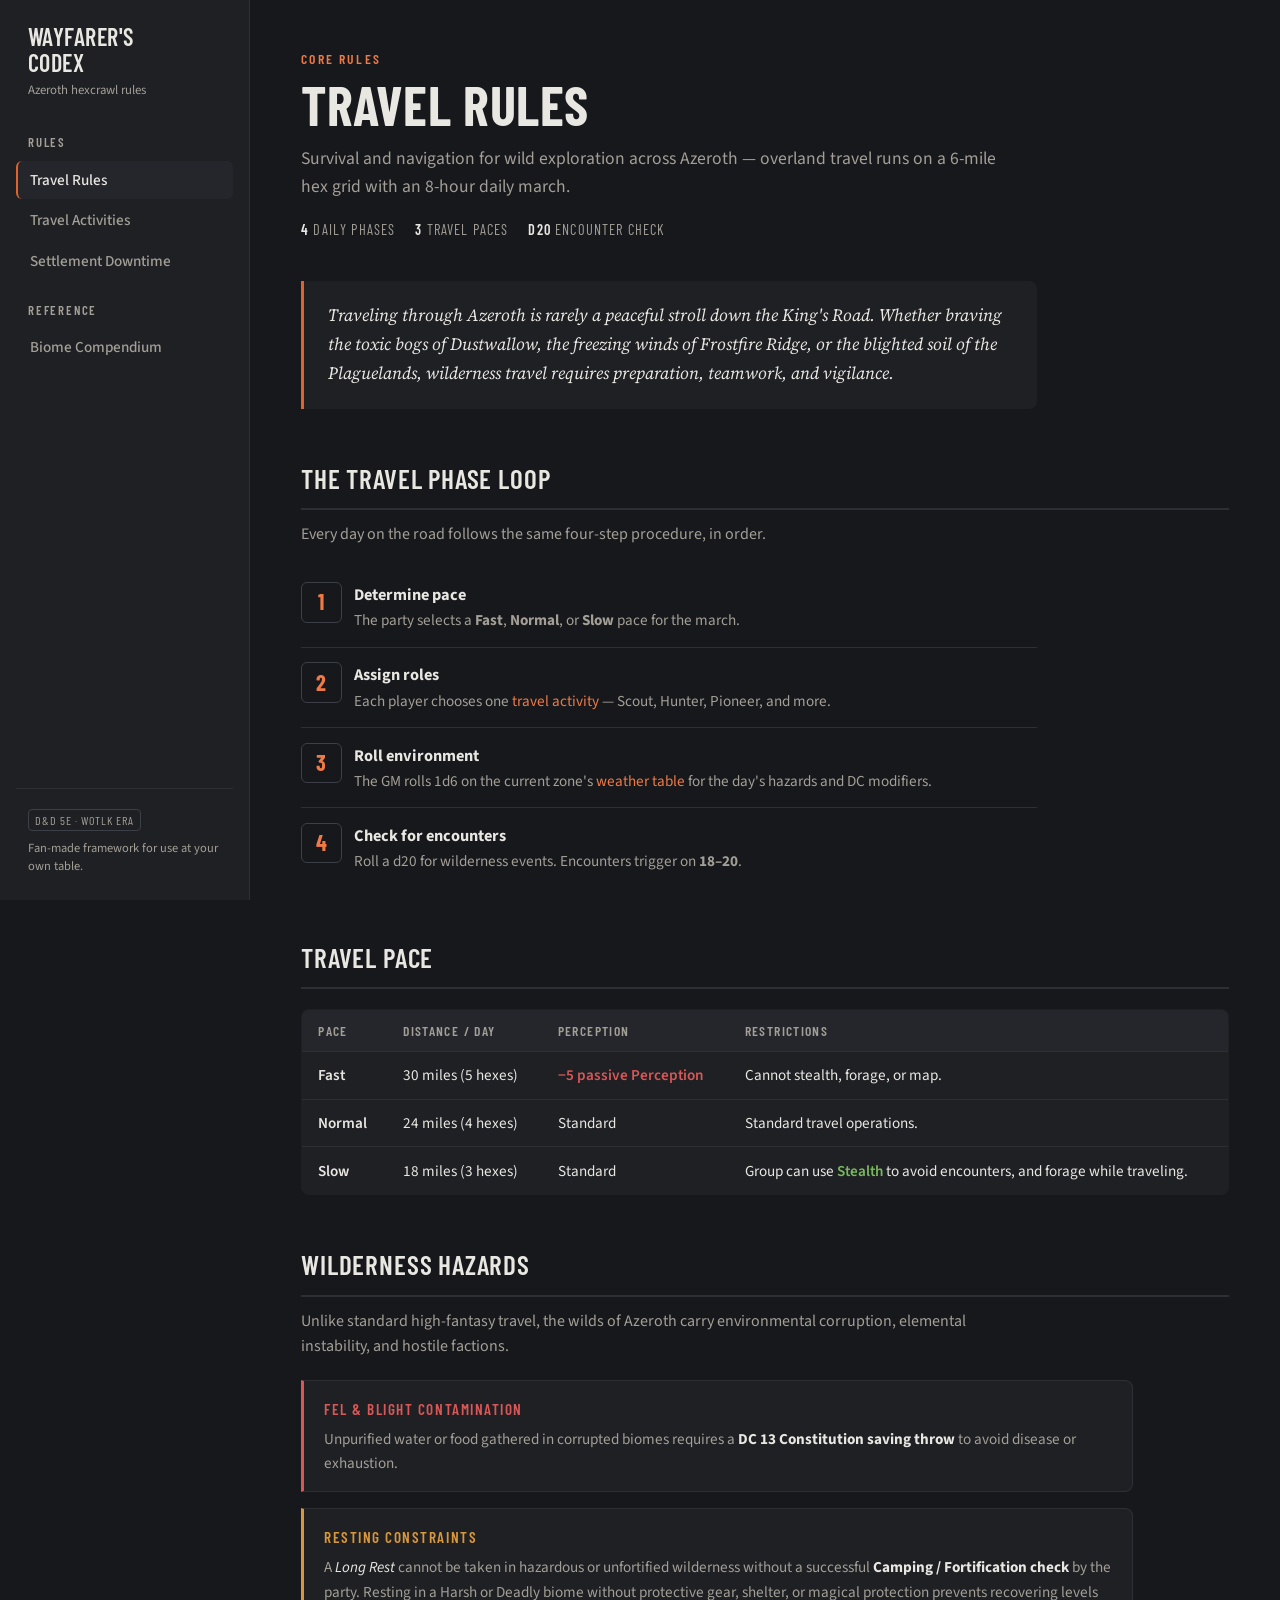
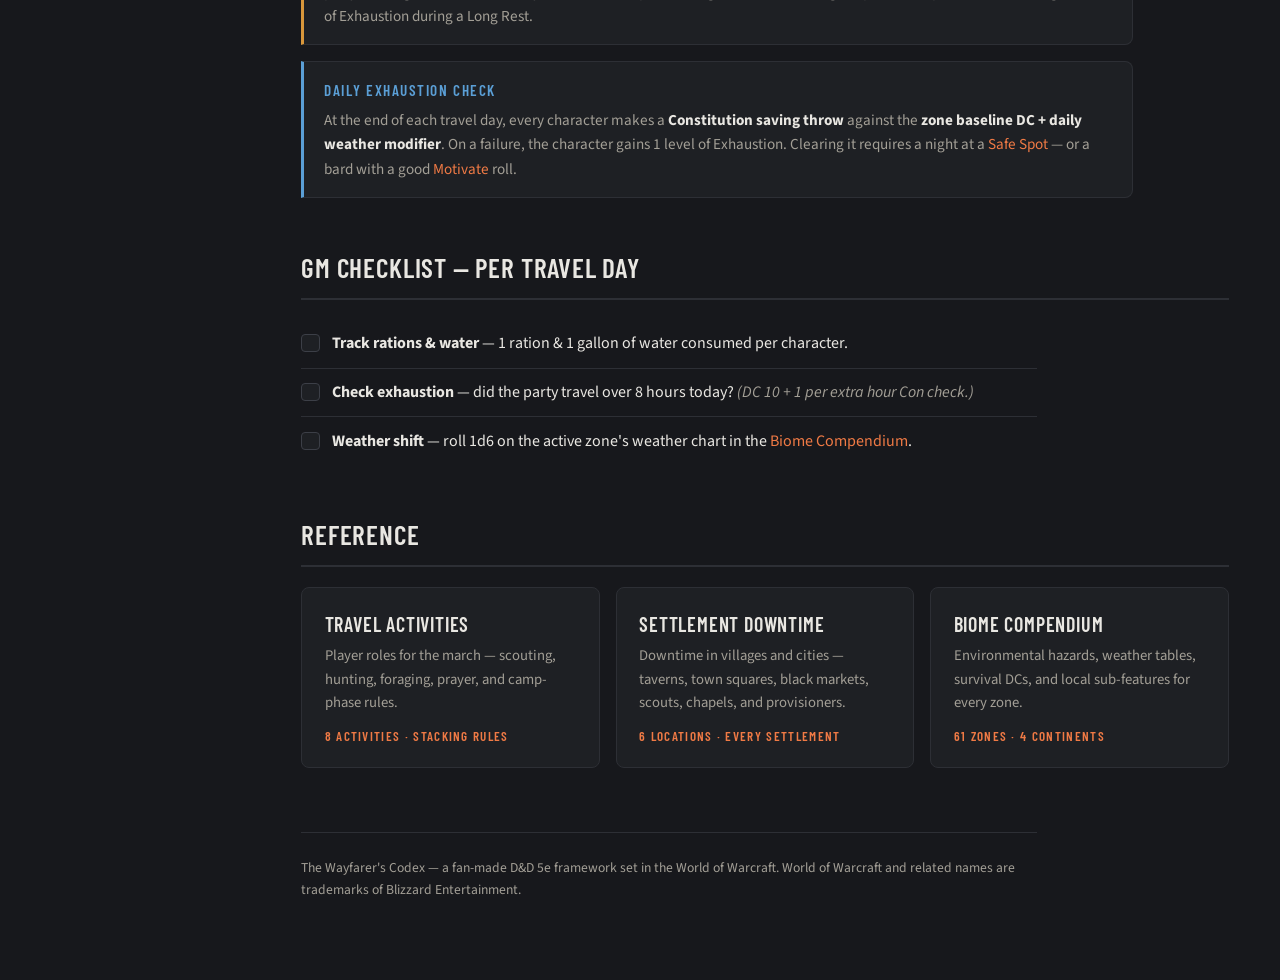
==== index.html @ 63ff12c5 "The Wayfarer's Codex — Warcraft travel rules for D&D 5e Static reference site for a WoW-themed hexcr" ====
<!DOCTYPE html>
<html lang="en">
<head>
<meta charset="utf-8">
<meta name="viewport" content="width=device-width, initial-scale=1">
<title>Travel Rules — The Wayfarer's Codex</title>
<meta name="description" content="Survival and navigation rules for wild exploration across Azeroth — a D&D 5e hexcrawl framework set in the World of Warcraft.">
<link rel="preconnect" href="https://fonts.googleapis.com">
<link rel="preconnect" href="https://fonts.gstatic.com" crossorigin>
<link href="https://fonts.googleapis.com/css2?family=Barlow+Condensed:wght@500;600;700&family=Source+Sans+3:ital,wght@0,400;0,600;1,400&family=Source+Serif+4:ital@0;1&display=swap" rel="stylesheet">
<link rel="stylesheet" href="css/style.css">
<link rel="icon" href="data:image/svg+xml,%3Csvg xmlns='http://www.w3.org/2000/svg' viewBox='0 0 32 32'%3E%3Cpolygon points='16,2 29,9.5 29,22.5 16,30 3,22.5 3,9.5' fill='%23e0622d'/%3E%3Ctext x='16' y='21' font-size='12' font-family='Arial' font-weight='bold' fill='%23fff' text-anchor='middle'%3E20%3C/text%3E%3C/svg%3E">
</head>
<body>
<div class="app">

  <aside class="sidebar">
    <a class="brand" href="index.html">
      <span class="brand-name">Wayfarer's<br>Codex</span>
      <span class="brand-sub">Azeroth hexcrawl rules</span>
    </a>
    <nav aria-label="Main">
      <span class="nav-label">Rules</span>
      <a href="index.html" aria-current="page">Travel Rules</a>
      <a href="activities.html">Travel Activities</a>
      <a href="settlements.html">Settlement Downtime</a>
      <span class="nav-label">Reference</span>
      <a href="biomes.html">Biome Compendium</a>
    </nav>
    <div class="sidebar-foot">
      <span class="tag">D&amp;D 5e · WotLK era</span><br>
      Fan-made framework for use at your own table.
    </div>
  </aside>

  <main class="content">

    <header class="page-head">
      <p class="kicker">Core rules</p>
      <h1>Travel Rules</h1>
      <p class="summary">Survival and navigation for wild exploration across Azeroth —
        overland travel runs on a 6-mile hex grid with an 8-hour daily march.</p>
      <div class="meta-stats">
        <span><strong>4</strong> daily phases</span>
        <span><strong>3</strong> travel paces</span>
        <span><strong>d20</strong> encounter check</span>
      </div>
    </header>

    <blockquote class="read-aloud">
      <p>Traveling through Azeroth is rarely a peaceful stroll down the King's Road.
        Whether braving the toxic bogs of Dustwallow, the freezing winds of Frostfire
        Ridge, or the blighted soil of the Plaguelands, wilderness travel requires
        preparation, teamwork, and vigilance.</p>
    </blockquote>

    <section class="rule-section" aria-labelledby="loop-title">
      <h2 id="loop-title">The Travel Phase Loop</h2>
      <p class="section-note">Every day on the road follows the same four-step procedure, in order.</p>
      <ol class="steps">
        <li>
          <div>
            <strong class="step-name">Determine pace</strong>
            <p>The party selects a <strong>Fast</strong>, <strong>Normal</strong>, or <strong>Slow</strong> pace for the march.</p>
          </div>
        </li>
        <li>
          <div>
            <strong class="step-name">Assign roles</strong>
            <p>Each player chooses one <a href="activities.html">travel activity</a> — Scout, Hunter, Pioneer, and more.</p>
          </div>
        </li>
        <li>
          <div>
            <strong class="step-name">Roll environment</strong>
            <p>The GM rolls 1d6 on the current zone's <a href="biomes.html">weather table</a> for the day's hazards and DC modifiers.</p>
          </div>
        </li>
        <li>
          <div>
            <strong class="step-name">Check for encounters</strong>
            <p>Roll a d20 for wilderness events. Encounters trigger on <strong>18–20</strong>.</p>
          </div>
        </li>
      </ol>
    </section>

    <section class="rule-section" aria-labelledby="pace-title">
      <h2 id="pace-title">Travel Pace</h2>
      <div class="table-scroll">
        <table class="codex">
          <thead>
            <tr><th scope="col">Pace</th><th scope="col">Distance / day</th><th scope="col">Perception</th><th scope="col">Restrictions</th></tr>
          </thead>
          <tbody>
            <tr>
              <td class="key">Fast</td>
              <td>30 miles (5 hexes)</td>
              <td><span class="label-failure">−5 passive Perception</span></td>
              <td>Cannot stealth, forage, or map.</td>
            </tr>
            <tr>
              <td class="key">Normal</td>
              <td>24 miles (4 hexes)</td>
              <td>Standard</td>
              <td>Standard travel operations.</td>
            </tr>
            <tr>
              <td class="key">Slow</td>
              <td>18 miles (3 hexes)</td>
              <td>Standard</td>
              <td>Group can use <span class="label-success">Stealth</span> to avoid encounters, and forage while traveling.</td>
            </tr>
          </tbody>
        </table>
      </div>
    </section>

    <section class="rule-section" aria-labelledby="danger-title">
      <h2 id="danger-title">Wilderness Hazards</h2>
      <p class="section-note">Unlike standard high-fantasy travel, the wilds of Azeroth carry
        environmental corruption, elemental instability, and hostile factions.</p>
      <div class="callout danger">
        <h4>Fel &amp; Blight contamination</h4>
        <p>Unpurified water or food gathered in corrupted biomes requires a
          <strong>DC 13 Constitution saving throw</strong> to avoid disease or exhaustion.</p>
      </div>
      <div class="callout warning">
        <h4>Resting constraints</h4>
        <p>A <em>Long Rest</em> cannot be taken in hazardous or unfortified wilderness without a
          successful <strong>Camping / Fortification check</strong> by the party. Resting in a Harsh or
          Deadly biome without protective gear, shelter, or magical protection prevents recovering
          levels of Exhaustion during a Long Rest.</p>
      </div>
      <div class="callout info">
        <h4>Daily exhaustion check</h4>
        <p>At the end of each travel day, every character makes a <strong>Constitution saving throw</strong>
          against the <strong>zone baseline DC + daily weather modifier</strong>. On a failure, the
          character gains 1 level of Exhaustion. Clearing it requires a night at a
          <a href="settlements.html">Safe Spot</a> — or a bard with a good
          <a href="activities.html#motivate">Motivate</a> roll.</p>
      </div>
    </section>

    <section class="rule-section" aria-labelledby="gm-title">
      <h2 id="gm-title">GM Checklist — Per Travel Day</h2>
      <ul class="checklist">
        <li>
          <input type="checkbox" id="check-rations" aria-labelledby="check-rations-label">
          <span id="check-rations-label"><strong>Track rations &amp; water</strong> — 1 ration &amp; 1 gallon of water consumed per character.</span>
        </li>
        <li>
          <input type="checkbox" id="check-exhaustion" aria-labelledby="check-exhaustion-label">
          <span id="check-exhaustion-label"><strong>Check exhaustion</strong> — did the party travel over 8 hours today? <em>(DC 10 + 1 per extra hour Con check.)</em></span>
        </li>
        <li>
          <input type="checkbox" id="check-weather" aria-labelledby="check-weather-label">
          <span id="check-weather-label"><strong>Weather shift</strong> — roll 1d6 on the active zone's weather chart in the <a href="biomes.html">Biome Compendium</a>.</span>
        </li>
      </ul>
    </section>

    <section class="rule-section" aria-labelledby="gateway-title">
      <h2 id="gateway-title">Reference</h2>
      <div class="gateway-grid">
        <a class="gateway card" href="activities.html">
          <h3>Travel Activities</h3>
          <p>Player roles for the march — scouting, hunting, foraging, prayer, and camp-phase rules.</p>
          <span class="count">8 activities · stacking rules</span>
        </a>
        <a class="gateway card" href="settlements.html">
          <h3>Settlement Downtime</h3>
          <p>Downtime in villages and cities — taverns, town squares, black markets, scouts, chapels, and provisioners.</p>
          <span class="count">6 locations · every settlement</span>
        </a>
        <a class="gateway card" href="biomes.html">
          <h3>Biome Compendium</h3>
          <p>Environmental hazards, weather tables, survival DCs, and local sub-features for every zone.</p>
          <span class="count">61 zones · 4 continents</span>
        </a>
      </div>
    </section>

    <footer class="site-footer">
      The Wayfarer's Codex — a fan-made D&amp;D 5e framework set in the World of Warcraft.
      World of Warcraft and related names are trademarks of Blizzard Entertainment.
    </footer>

  </main>
</div>
</body>
</html>
---- css/style.css ----
/* ============================================================
   The Wayfarer's Codex — modern TTRPG reference design
   App shell: charcoal surfaces, ember accent, sidebar nav.
   Type: Barlow Condensed (display) · Source Sans 3 (body)
         Source Serif 4 (read-aloud / flavor only)
   ============================================================ */

:root {
  --bg: #17181c;
  --surface: #1e2024;
  --surface-2: #24262b;
  --border: #2d2f35;
  --border-strong: #3c3f47;
  --text: #e9e7e2;
  --text-2: #a39f96;
  --ink-dim: #a39f96;
  --accent: #e0622d;
  --accent-strong: #f07a45;
  --accent-soft: rgba(224, 98, 45, 0.12);
  --radius: 8px;
  --mild: #79b95e;
  --harsh: #d9973b;
  --deadly: #d95757;
  --rare: #5b9fd6;
  --epic: #a887d9;
  --poor: #8b8b8b;
  --font-display: "Barlow Condensed", "Arial Narrow", sans-serif;
  --font-body: "Source Sans 3", "Segoe UI", sans-serif;
  --font-serif: "Source Serif 4", Georgia, serif;
}

* { margin: 0; padding: 0; box-sizing: border-box; }

html { scroll-behavior: smooth; }
@media (prefers-reduced-motion: reduce) {
  html { scroll-behavior: auto; }
  *, *::before, *::after {
    animation-duration: 0.01ms !important;
    animation-iteration-count: 1 !important;
    transition-duration: 0.01ms !important;
  }
}

body {
  background: var(--bg);
  color: var(--text);
  font-family: var(--font-body);
  font-size: 1rem;
  line-height: 1.6;
  min-height: 100vh;
}

::selection { background: rgba(224, 98, 45, 0.35); }

a { color: var(--accent-strong); text-decoration: none; }
a:hover { text-decoration: underline; }

:focus-visible {
  outline: 2px solid var(--accent-strong);
  outline-offset: 2px;
  border-radius: 2px;
}

/* ============================================================
   App shell
   ============================================================ */

.app {
  display: grid;
  grid-template-columns: 250px minmax(0, 1fr);
  min-height: 100vh;
}

.sidebar {
  position: sticky;
  top: 0;
  height: 100vh;
  display: flex;
  flex-direction: column;
  border-right: 1px solid var(--border);
  background: var(--surface);
  padding: 1.5rem 1rem;
  overflow-y: auto;
}

.brand {
  display: block;
  padding: 0 0.75rem;
  margin-bottom: 2rem;
  color: var(--text);
}
.brand:hover { text-decoration: none; }
.brand .brand-name {
  font-family: var(--font-display);
  font-weight: 600;
  font-size: 1.5rem;
  letter-spacing: 0.02em;
  text-transform: uppercase;
  line-height: 1.1;
  display: block;
}
.brand .brand-sub {
  display: block;
  font-size: 0.8rem;
  color: var(--text-2);
  margin-top: 0.2rem;
}

.sidebar nav { display: flex; flex-direction: column; gap: 2px; flex: 1; }
.nav-label {
  font-family: var(--font-display);
  font-size: 0.8rem;
  font-weight: 600;
  letter-spacing: 0.14em;
  text-transform: uppercase;
  color: var(--text-2);
  padding: 0 0.75rem;
  margin: 1.1rem 0 0.35rem;
}
.nav-label:first-child { margin-top: 0; }
.sidebar nav a {
  color: var(--text-2);
  font-size: 0.95rem;
  font-weight: 500;
  padding: 0.45rem 0.75rem;
  border-radius: 6px;
  border-left: 2px solid transparent;
}
.sidebar nav a:hover {
  color: var(--text);
  background: var(--surface-2);
  text-decoration: none;
}
.sidebar nav a[aria-current="page"] {
  color: var(--text);
  background: var(--surface-2);
  border-left-color: var(--accent);
}

.sidebar-foot {
  font-size: 0.78rem;
  color: var(--text-2);
  padding: 1.25rem 0.75rem 0;
  border-top: 1px solid var(--border);
  margin-top: 1.25rem;
  line-height: 1.5;
}
.sidebar-foot .tag {
  display: inline-block;
  font-family: var(--font-display);
  font-size: 0.75rem;
  letter-spacing: 0.08em;
  text-transform: uppercase;
  color: var(--text-2);
  border: 1px solid var(--border-strong);
  border-radius: 4px;
  padding: 0.05rem 0.4rem;
  margin-bottom: 0.5rem;
}

main.content {
  padding: 3rem clamp(1.25rem, 4vw, 4rem) 5rem;
  max-width: 70rem;
}

@media (max-width: 900px) {
  .app { grid-template-columns: minmax(0, 1fr); }
  .sidebar {
    position: static;
    height: auto;
    flex-direction: column;
    padding: 1rem 1.25rem;
    border-right: none;
    border-bottom: 1px solid var(--border);
  }
  .brand { margin-bottom: 0.75rem; padding: 0; }
  .sidebar nav {
    flex-direction: row;
    flex-wrap: wrap;
    gap: 0.35rem;
    align-items: center;
  }
  .nav-label { display: none; }
  .sidebar nav a { border: 1px solid var(--border); border-left-width: 1px; }
  .sidebar nav a[aria-current="page"] {
    border-color: var(--accent);
    border-left-color: var(--accent);
  }
  .sidebar-foot { display: none; }
  main.content { padding-top: 2rem; }
}

/* ============================================================
   Page header & sections
   ============================================================ */

.page-head { margin-bottom: 2.5rem; }
.kicker {
  font-family: var(--font-display);
  font-weight: 600;
  font-size: 0.85rem;
  letter-spacing: 0.16em;
  text-transform: uppercase;
  color: var(--accent-strong);
  margin-bottom: 0.4rem;
}
.page-head h1 {
  font-family: var(--font-display);
  font-weight: 700;
  font-size: clamp(2.4rem, 5vw, 3.4rem);
  line-height: 1.05;
  letter-spacing: 0.01em;
  text-transform: uppercase;
}
.page-head .summary {
  font-size: 1.1rem;
  color: var(--text-2);
  max-width: 44rem;
  margin-top: 0.75rem;
}
.page-head .meta-stats {
  display: flex;
  flex-wrap: wrap;
  gap: 0.4rem 1.25rem;
  margin-top: 1rem;
  font-family: var(--font-display);
  font-size: 0.9rem;
  letter-spacing: 0.08em;
  text-transform: uppercase;
  color: var(--text-2);
}
.page-head .meta-stats strong { color: var(--text); font-weight: 600; }

section.rule-section { margin: 3rem 0; }
section.rule-section > h2 {
  font-family: var(--font-display);
  font-weight: 600;
  font-size: 1.7rem;
  letter-spacing: 0.03em;
  text-transform: uppercase;
  padding-bottom: 0.5rem;
  border-bottom: 2px solid var(--border);
  margin-bottom: 1.25rem;
}
section.rule-section > .section-note {
  color: var(--text-2);
  max-width: 44rem;
  margin: -0.5rem 0 1.25rem;
}

h3.sub-head {
  font-family: var(--font-display);
  font-weight: 600;
  font-size: 1.2rem;
  letter-spacing: 0.05em;
  text-transform: uppercase;
  color: var(--text);
  margin: 1.5rem 0 0.6rem;
}

/* ---------- Read-aloud (adventure-book flavor text) ---------- */

.read-aloud {
  font-family: var(--font-serif);
  font-style: italic;
  font-size: 1.08rem;
  line-height: 1.7;
  color: var(--text);
  background: var(--surface);
  border-left: 3px solid var(--accent);
  border-radius: 0 var(--radius) var(--radius) 0;
  padding: 1.25rem 1.5rem;
  max-width: 46rem;
}
.read-aloud p + p { margin-top: 0.75rem; }

/* ---------- Cards ---------- */

.card {
  background: var(--surface);
  border: 1px solid var(--border);
  border-radius: var(--radius);
  padding: 1.25rem 1.4rem;
}
.card:hover { border-color: var(--border-strong); }

.card-grid {
  display: grid;
  grid-template-columns: repeat(auto-fill, minmax(min(300px, 100%), 1fr));
  gap: 1rem;
  align-items: stretch;
}

/* ---------- Ordered procedure steps ---------- */

.steps { list-style: none; counter-reset: step; max-width: 46rem; }
.steps li {
  counter-increment: step;
  display: grid;
  grid-template-columns: 2.4rem 1fr;
  gap: 0.9rem;
  padding: 0.9rem 0;
  border-bottom: 1px solid var(--border);
}
.steps li:last-child { border-bottom: none; }
.steps li::before {
  content: counter(step);
  font-family: var(--font-display);
  font-weight: 700;
  font-size: 1.4rem;
  color: var(--accent-strong);
  border: 1px solid var(--border-strong);
  border-radius: 6px;
  width: 2.4rem;
  height: 2.4rem;
  display: flex;
  align-items: center;
  justify-content: center;
}
.steps li strong.step-name { display: block; color: var(--text); font-size: 1.02rem; }
.steps li p { color: var(--text-2); font-size: 0.95rem; }

/* ---------- Tables ---------- */

.table-scroll { overflow-x: auto; }
table.codex {
  width: 100%;
  border-collapse: collapse;
  font-size: 0.95rem;
  background: var(--surface);
  border: 1px solid var(--border);
  border-radius: var(--radius);
  overflow: hidden;
}
table.codex th {
  font-family: var(--font-display);
  font-weight: 600;
  font-size: 0.85rem;
  letter-spacing: 0.1em;
  text-transform: uppercase;
  text-align: left;
  color: var(--text-2);
  background: var(--surface-2);
  padding: 0.6rem 1rem;
  white-space: nowrap;
  border-bottom: 1px solid var(--border);
}
table.codex td {
  padding: 0.7rem 1rem;
  border-bottom: 1px solid var(--border);
  vertical-align: top;
}
table.codex tbody tr:last-child td { border-bottom: none; }
table.codex td.key { font-weight: 600; color: var(--text); white-space: nowrap; }

/* ---------- Chips, tags, stats ---------- */

.badge {
  display: inline-block;
  font-size: 0.82rem;
  font-weight: 600;
  padding: 0.08rem 0.5rem;
  border-radius: 5px;
  border: 1px solid var(--border-strong);
  color: var(--text-2);
  background: var(--surface-2);
  white-space: nowrap;
}
.badge.skill { color: var(--rare); border-color: rgba(91, 159, 214, 0.35); background: rgba(91, 159, 214, 0.08); }
.badge.gold { color: var(--harsh); border-color: rgba(217, 151, 59, 0.35); background: rgba(217, 151, 59, 0.08); }
.badge.mild { color: var(--mild); border-color: rgba(121, 185, 94, 0.35); background: rgba(121, 185, 94, 0.08); }
.badge.harsh { color: var(--harsh); border-color: rgba(217, 151, 59, 0.35); background: rgba(217, 151, 59, 0.08); }
.badge.deadly { color: var(--deadly); border-color: rgba(217, 87, 87, 0.35); background: rgba(217, 87, 87, 0.08); }

.dc-stat {
  font-family: var(--font-display);
  font-weight: 700;
  font-size: 1.05rem;
  letter-spacing: 0.03em;
  color: var(--text);
  white-space: nowrap;
}
.dc-stat .dc-label {
  font-size: 0.75rem;
  font-weight: 600;
  letter-spacing: 0.12em;
  color: var(--text-2);
  margin-right: 0.25rem;
}

.label-success { color: var(--mild); font-weight: 600; }
.label-failure { color: var(--deadly); font-weight: 600; }
.label-nat { color: var(--harsh); font-weight: 600; }

/* ---------- Admonitions ---------- */

.callout {
  border: 1px solid var(--border);
  border-left-width: 3px;
  border-radius: 0 var(--radius) var(--radius) 0;
  background: var(--surface);
  padding: 1rem 1.25rem;
  margin: 1rem 0;
  max-width: 52rem;
}
.callout h4 {
  font-family: var(--font-display);
  font-weight: 600;
  font-size: 0.95rem;
  letter-spacing: 0.1em;
  text-transform: uppercase;
  margin-bottom: 0.35rem;
}
.callout.danger { border-left-color: var(--deadly); }
.callout.danger h4 { color: var(--deadly); }
.callout.warning { border-left-color: var(--harsh); }
.callout.warning h4 { color: var(--harsh); }
.callout.info { border-left-color: var(--rare); }
.callout.info h4 { color: var(--rare); }
.callout p, .callout li { font-size: 0.95rem; color: var(--text-2); }
.callout strong, .callout em { color: var(--text); }
.callout ul { margin: 0.4rem 0 0 1.2rem; }
.callout li + li { margin-top: 0.3rem; }

/* ---------- Buttons ---------- */

.btn-wow {
  font-family: var(--font-display);
  font-weight: 600;
  font-size: 0.95rem;
  letter-spacing: 0.08em;
  text-transform: uppercase;
  color: #fff;
  background: var(--accent);
  border: none;
  border-radius: 6px;
  padding: 0.55rem 1.1rem;
  cursor: pointer;
  transition: background 0.15s ease;
}
.btn-wow:hover { background: var(--accent-strong); }
.btn-wow:active { transform: translateY(1px); }
.btn-wow:disabled { opacity: 0.6; cursor: default; }

/* ---------- GM checklist ---------- */

.checklist { list-style: none; max-width: 46rem; }
.checklist li {
  display: flex;
  align-items: flex-start;
  gap: 0.75rem;
  padding: 0.7rem 0;
  border-bottom: 1px solid var(--border);
}
.checklist li:last-child { border-bottom: none; }
.checklist input[type="checkbox"] {
  appearance: none;
  flex: none;
  width: 1.15rem;
  height: 1.15rem;
  margin-top: 0.2rem;
  border: 1.5px solid var(--border-strong);
  border-radius: 4px;
  background: var(--surface);
  cursor: pointer;
  display: grid;
  place-content: center;
}
.checklist input[type="checkbox"]::before {
  content: "";
  width: 0.6rem;
  height: 0.6rem;
  border-radius: 2px;
  background: var(--accent);
  transform: scale(0);
  transition: transform 0.1s ease;
}
.checklist input[type="checkbox"]:checked::before { transform: scale(1); }
.checklist input[type="checkbox"]:checked + span { color: var(--text-2); }
.checklist strong { color: var(--text); }
.checklist span em { color: var(--text-2); }

/* ============================================================
   Activities
   ============================================================ */

.activity-grid {
  display: grid;
  grid-template-columns: repeat(auto-fill, minmax(min(330px, 100%), 1fr));
  gap: 1rem;
  align-items: stretch;
}
.activity { display: flex; flex-direction: column; gap: 0.6rem; }
.activity h3 {
  font-family: var(--font-display);
  font-weight: 600;
  font-size: 1.35rem;
  letter-spacing: 0.04em;
  text-transform: uppercase;
}
.activity .goal {
  font-family: var(--font-serif);
  font-style: italic;
  color: var(--text-2);
  font-size: 0.98rem;
}
.activity .checks { display: flex; flex-wrap: wrap; gap: 0.35rem; align-items: center; font-size: 0.85rem; color: var(--text-2); }
.activity .mech { list-style: none; font-size: 0.93rem; margin-top: 0.2rem; }
.activity .mech li { padding: 0.4rem 0; border-top: 1px solid var(--border); color: var(--text-2); }
.activity .mech li strong { color: var(--text); }

/* roll-tier tables (rulebook style) */
.tier-table { width: 100%; border-collapse: collapse; font-size: 0.92rem; margin-top: 0.2rem; }
.tier-table td { padding: 0.45rem 0; border-top: 1px solid var(--border); vertical-align: top; color: var(--text-2); }
.tier-table td strong { color: var(--text); }
.tier-table td.range {
  font-family: var(--font-display);
  font-weight: 700;
  font-size: 1rem;
  white-space: nowrap;
  width: 4.2rem;
  padding-right: 0.75rem;
}
tr.t-poor td.range { color: var(--poor); }
tr.t-uncommon td.range { color: var(--mild); }
tr.t-rare td.range { color: var(--rare); }
tr.t-epic td.range { color: var(--epic); }
tr.t-legendary td.range { color: var(--harsh); }

/* ============================================================
   Settlements
   ============================================================ */

.settlement-grid {
  display: grid;
  grid-template-columns: repeat(auto-fill, minmax(min(400px, 100%), 1fr));
  gap: 1rem;
  align-items: stretch;
}
.settlement { display: flex; flex-direction: column; }
.settlement header {
  display: flex;
  align-items: center;
  gap: 0.6rem;
  margin-bottom: 0.15rem;
}
.settlement .loc-dot {
  flex: none;
  width: 0.7rem;
  height: 0.7rem;
  border-radius: 50%;
  background: var(--accent, var(--text-2));
}
.settlement h3 {
  font-family: var(--font-display);
  font-weight: 600;
  font-size: 1.35rem;
  letter-spacing: 0.04em;
  text-transform: uppercase;
}
.settlement .tagline {
  font-family: var(--font-serif);
  font-style: italic;
  color: var(--text-2);
  font-size: 0.95rem;
  margin-bottom: 0.5rem;
}
.settlement .mechanic-line {
  font-size: 0.88rem;
  color: var(--text-2);
  background: var(--surface-2);
  border: 1px solid var(--border);
  border-radius: 6px;
  padding: 0.4rem 0.7rem;
  margin-bottom: 0.5rem;
}
.settlement .mechanic-line strong { color: var(--text); }
.option { border-top: 1px solid var(--border); padding: 0.75rem 0 0.5rem; }
.option:first-of-type { border-top: none; }
.option .option-title {
  font-size: 1rem;
  font-weight: 600;
  color: var(--text);
  display: flex;
  align-items: baseline;
  justify-content: space-between;
  gap: 0.6rem;
  flex-wrap: wrap;
}
.option .cost {
  font-family: var(--font-display);
  font-weight: 600;
  font-size: 0.82rem;
  letter-spacing: 0.06em;
  text-transform: uppercase;
  color: var(--harsh);
  white-space: nowrap;
}
.option .check { margin: 0.35rem 0; display: flex; flex-wrap: wrap; gap: 0.35rem; align-items: center; font-size: 0.85rem; color: var(--text-2); }
.option .outcome { font-size: 0.93rem; color: var(--text-2); }
.option .outcome strong, .option .outcome em { color: var(--text); }
.stack-note { font-size: 0.85rem; color: var(--text-2); margin-top: 0.6rem; }

/* ---------- Definition rows (DC ladders, reputation) ---------- */

.def-rows { font-size: 0.93rem; }
.def-row {
  display: grid;
  grid-template-columns: 4rem 1fr;
  gap: 0.75rem;
  padding: 0.45rem 0;
  border-top: 1px solid var(--border);
  color: var(--text-2);
}
.def-row:first-child { border-top: none; }
.def-row strong { color: var(--text); }
.def-row .def-key {
  font-family: var(--font-display);
  font-weight: 700;
  font-size: 1rem;
  white-space: nowrap;
}
.def-row.mild .def-key { color: var(--mild); }
.def-row.harsh .def-key { color: var(--harsh); }
.def-row.deadly .def-key { color: var(--deadly); }
.def-row.rare .def-key { color: var(--rare); }
.def-row.epic .def-key { color: var(--epic); }
.def-row.neutral .def-key { color: var(--text-2); }

.primer-grid {
  display: grid;
  grid-template-columns: repeat(auto-fit, minmax(min(280px, 100%), 1fr));
  gap: 1rem;
  align-items: stretch;
}
.primer-grid h3 {
  font-family: var(--font-display);
  font-weight: 600;
  font-size: 1.1rem;
  letter-spacing: 0.06em;
  text-transform: uppercase;
  margin-bottom: 0.5rem;
}
.primer-grid p { font-size: 0.93rem; color: var(--text-2); }
.primer-grid p strong, .primer-grid li strong { color: var(--text); }
.primer-grid ol { margin-left: 1.2rem; font-size: 0.93rem; color: var(--text-2); }
.primer-grid li + li { margin-top: 0.35rem; }

/* ============================================================
   Biome compendium
   ============================================================ */

.filter-bar {
  display: flex;
  flex-wrap: wrap;
  gap: 0.6rem;
  align-items: center;
  margin: 0 0 0.75rem;
}
.filter-bar input[type="search"] {
  flex: 1 1 240px;
  font-family: var(--font-body);
  font-size: 0.95rem;
  color: var(--text);
  background: var(--surface);
  border: 1px solid var(--border);
  border-radius: 6px;
  padding: 0.55rem 0.9rem;
}
.filter-bar input[type="search"]::placeholder { color: var(--text-2); }
.filter-bar input[type="search"]:focus { border-color: var(--accent); outline: none; }

.chip-row { display: flex; flex-wrap: wrap; gap: 0.35rem; }
.chip {
  font-family: var(--font-display);
  font-weight: 600;
  font-size: 0.85rem;
  letter-spacing: 0.07em;
  text-transform: uppercase;
  color: var(--text-2);
  background: var(--surface);
  border: 1px solid var(--border);
  border-radius: 6px;
  padding: 0.35rem 0.75rem;
  cursor: pointer;
  transition: border-color 0.15s, color 0.15s, background 0.15s;
}
.chip:hover { border-color: var(--border-strong); color: var(--text); }
.chip[aria-pressed="true"] {
  border-color: var(--accent);
  color: var(--text);
  background: var(--accent-soft);
}
.chip.mild[aria-pressed="true"] { border-color: var(--mild); background: rgba(121, 185, 94, 0.1); }
.chip.harsh[aria-pressed="true"] { border-color: var(--harsh); background: rgba(217, 151, 59, 0.1); }
.chip.deadly[aria-pressed="true"] { border-color: var(--deadly); background: rgba(217, 87, 87, 0.1); }

.result-count {
  font-size: 0.88rem;
  color: var(--text-2);
  margin: 0.4rem 0 1.25rem;
}

.zone-grid {
  display: grid;
  grid-template-columns: repeat(auto-fill, minmax(min(340px, 100%), 1fr));
  gap: 1rem;
  align-items: start;
}

details.zone {
  background: var(--surface);
  border: 1px solid var(--border);
  border-left-width: 3px;
  border-radius: var(--radius);
  overflow: hidden;
}
details.zone.mild { border-left-color: var(--mild); }
details.zone.harsh { border-left-color: var(--harsh); }
details.zone.deadly { border-left-color: var(--deadly); }
details.zone:hover { border-top-color: var(--border-strong); border-right-color: var(--border-strong); border-bottom-color: var(--border-strong); }

details.zone > summary {
  list-style: none;
  cursor: pointer;
  padding: 1.05rem 1.25rem;
  position: relative;
}
details.zone > summary::-webkit-details-marker { display: none; }
details.zone > summary::after {
  content: "";
  position: absolute;
  right: 1.15rem;
  top: 1.35rem;
  width: 0.55rem;
  height: 0.55rem;
  border-right: 2px solid var(--text-2);
  border-bottom: 2px solid var(--text-2);
  transform: rotate(45deg);
  transition: transform 0.15s;
}
details.zone[open] > summary::after { transform: rotate(225deg); top: 1.55rem; }

.zone-head-row {
  display: flex;
  align-items: baseline;
  justify-content: space-between;
  gap: 0.75rem;
  padding-right: 1.4rem;
}
.zone h3 {
  font-family: var(--font-display);
  font-weight: 600;
  font-size: 1.3rem;
  letter-spacing: 0.03em;
  text-transform: uppercase;
  color: var(--text);
}
.zone .dc-plaque {
  font-family: var(--font-display);
  font-weight: 700;
  font-size: 0.95rem;
  letter-spacing: 0.04em;
  color: var(--text);
  background: var(--surface-2);
  border: 1px solid var(--border-strong);
  border-radius: 5px;
  padding: 0.05rem 0.5rem;
  white-space: nowrap;
}
.zone .tagline {
  font-family: var(--font-serif);
  font-style: italic;
  color: var(--text-2);
  font-size: 0.93rem;
  margin-top: 0.15rem;
}
.zone .meta-row {
  display: flex;
  flex-wrap: wrap;
  gap: 0.4rem;
  align-items: center;
  margin-top: 0.6rem;
}
.zone .meta-row .badge { white-space: normal; }
.zone .meta-row .continent {
  font-family: var(--font-display);
  font-weight: 600;
  font-size: 0.8rem;
  letter-spacing: 0.1em;
  text-transform: uppercase;
  color: var(--text-2);
}

.zone-body {
  border-top: 1px solid var(--border);
  padding: 1.1rem 1.25rem 1.25rem;
}
.zone-body h4 {
  font-family: var(--font-display);
  font-weight: 600;
  font-size: 0.85rem;
  letter-spacing: 0.12em;
  text-transform: uppercase;
  color: var(--text-2);
  margin: 1.1rem 0 0.45rem;
}
.zone-body h4:first-child { margin-top: 0; }
.zone-body .callout { padding: 0.75rem 1rem; margin: 0 0 0.75rem; }
.subfeatures { list-style: none; font-size: 0.92rem; }
.subfeatures li { padding: 0.35rem 0; border-top: 1px solid var(--border); color: var(--text-2); }
.subfeatures li:first-child { border-top: none; }
.subfeatures .sub-name { color: var(--text); font-weight: 600; font-style: normal; }

.weather-table { font-size: 0.9rem; border: none; background: transparent; }
.weather-table th { background: transparent; padding-left: 0; }
.weather-table td { padding-left: 0; color: var(--text-2); }
.weather-table td:first-child {
  font-family: var(--font-display);
  font-weight: 700;
  font-size: 1rem;
  color: var(--text);
  white-space: nowrap;
  width: 3rem;
}
.weather-table .w-name { color: var(--text); font-weight: 600; }
.weather-table .w-mod { font-weight: 600; white-space: nowrap; }
.weather-table tr.rolled { background: var(--accent-soft); box-shadow: inset 3px 0 0 var(--accent); }
.weather-table tr.rolled td { color: var(--text); }

.roll-row {
  display: flex;
  align-items: center;
  gap: 0.9rem;
  margin-top: 1rem;
  flex-wrap: wrap;
}
.die {
  font-family: var(--font-display);
  font-weight: 700;
  font-size: 1.35rem;
  color: var(--text);
  width: 2.5rem;
  height: 2.5rem;
  display: none;
  align-items: center;
  justify-content: center;
  border: 1px solid var(--border-strong);
  border-radius: 8px;
  background: var(--surface-2);
}
.die.visible { display: flex; }
@media (prefers-reduced-motion: no-preference) {
  .die.rolling { animation: shake 0.12s linear infinite; }
  @keyframes shake {
    0% { transform: rotate(-5deg); }
    50% { transform: rotate(5deg); }
    100% { transform: rotate(-5deg); }
  }
}
.roll-result { font-size: 0.95rem; color: var(--text-2); }
.roll-result strong { color: var(--text); }
.roll-result .dc-final { color: var(--accent-strong); font-weight: 700; }

/* ---------- Gateway link cards ---------- */

.gateway-grid {
  display: grid;
  grid-template-columns: repeat(auto-fit, minmax(min(240px, 100%), 1fr));
  gap: 1rem;
}
a.gateway {
  display: block;
  color: inherit;
  transition: border-color 0.15s;
}
a.gateway:hover { text-decoration: none; border-color: var(--accent); }
a.gateway h3 {
  font-family: var(--font-display);
  font-weight: 600;
  font-size: 1.25rem;
  letter-spacing: 0.04em;
  text-transform: uppercase;
  color: var(--text);
  margin-bottom: 0.25rem;
}
a.gateway p { font-size: 0.92rem; color: var(--text-2); }
a.gateway .count {
  display: block;
  margin-top: 0.7rem;
  font-family: var(--font-display);
  font-weight: 600;
  font-size: 0.82rem;
  letter-spacing: 0.1em;
  text-transform: uppercase;
  color: var(--accent-strong);
}

/* ---------- Footer ---------- */

footer.site-footer {
  margin-top: 4rem;
  padding-top: 1.5rem;
  border-top: 1px solid var(--border);
  font-size: 0.85rem;
  color: var(--text-2);
  max-width: 46rem;
}
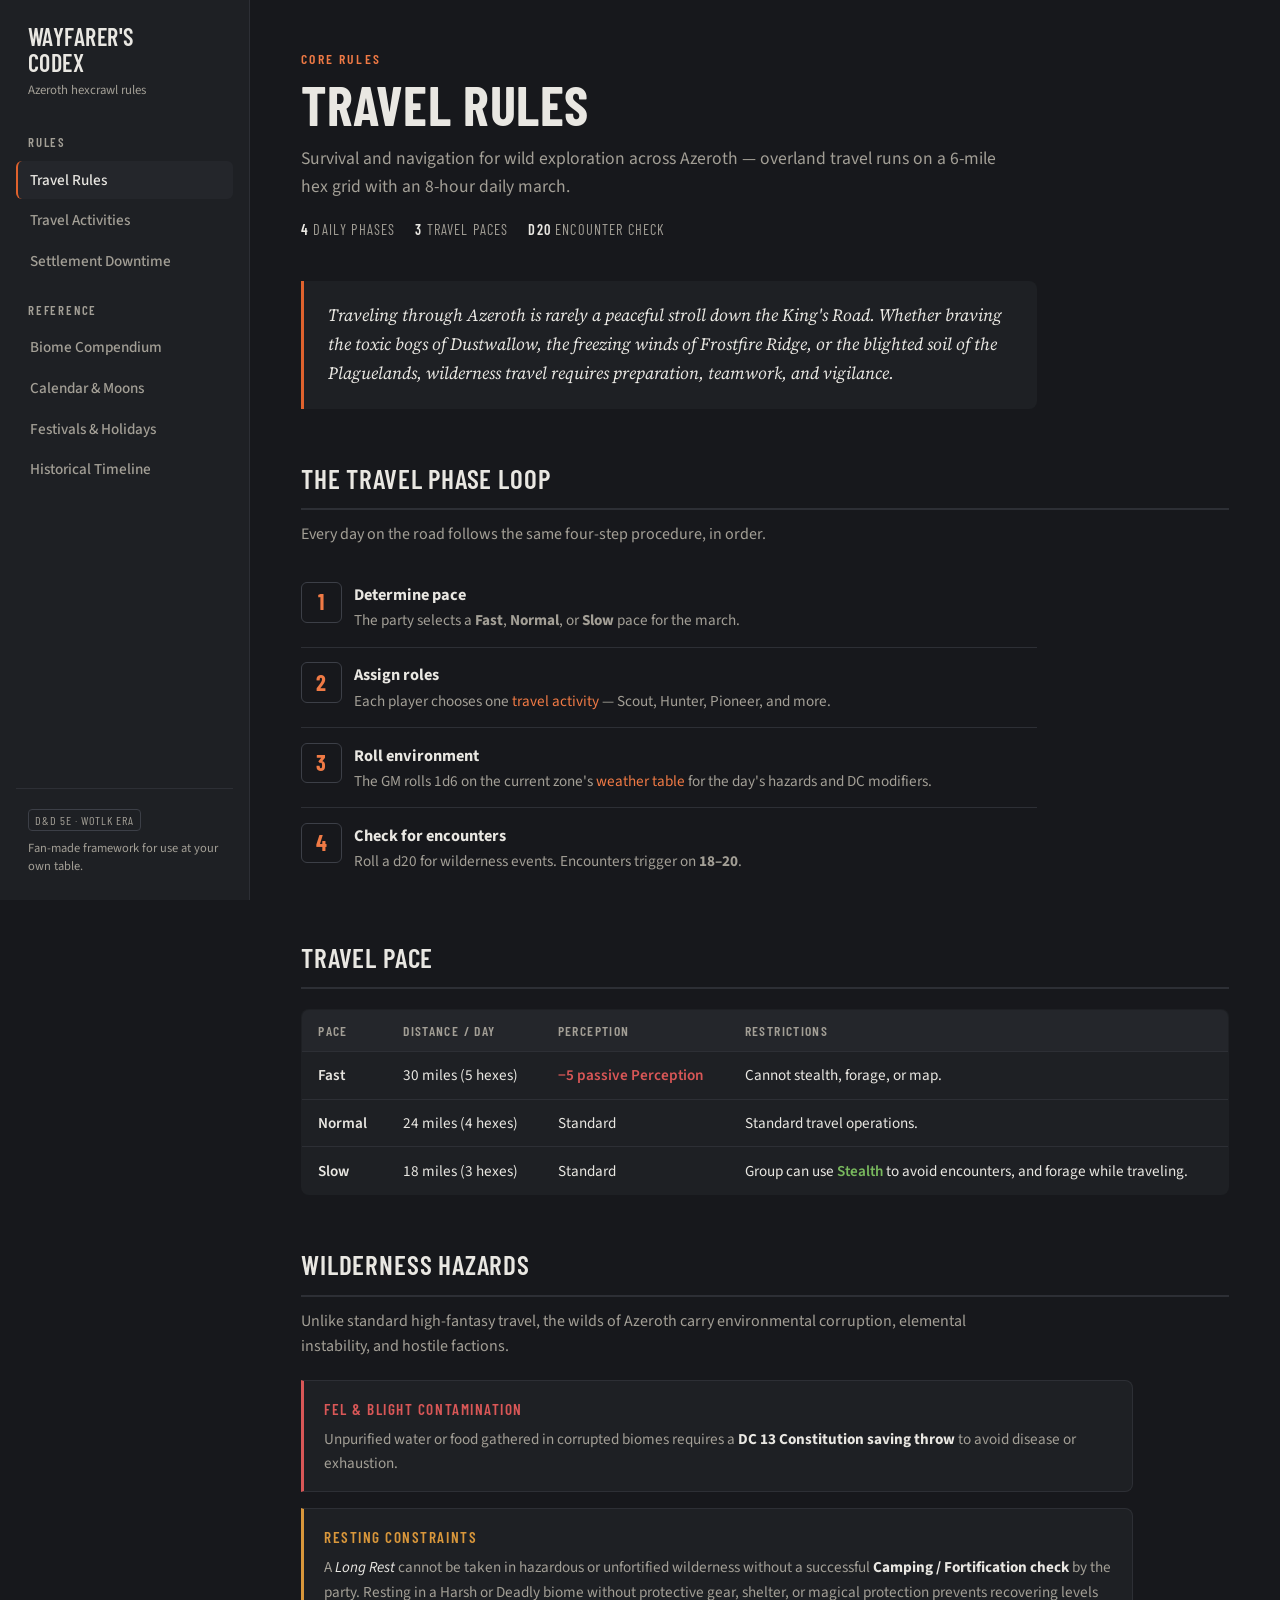
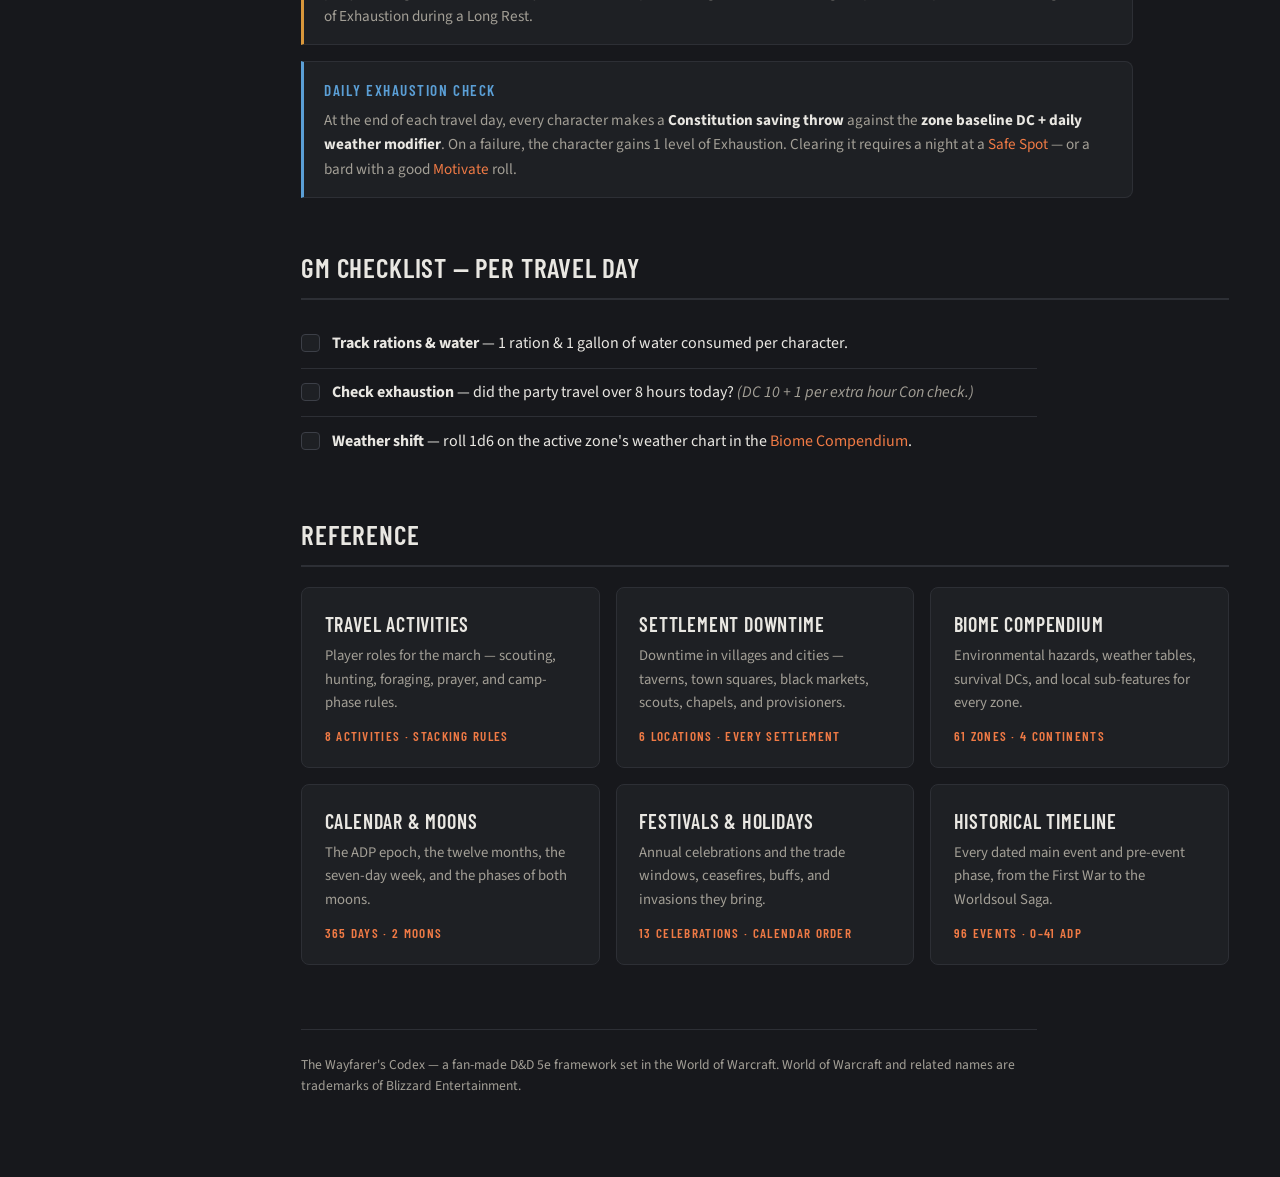
==== commit 2d3030e5: "Add calendar, holidays, and historical timeline pages Brings the campaign's Calendar Timeline.md int" ====
--- a/index.html
+++ b/index.html
@@ -26,6 +26,9 @@
       <a href="settlements.html">Settlement Downtime</a>
       <span class="nav-label">Reference</span>
       <a href="biomes.html">Biome Compendium</a>
+      <a href="calendar.html">Calendar &amp; Moons</a>
+      <a href="holidays.html">Festivals &amp; Holidays</a>
+      <a href="timeline.html">Historical Timeline</a>
     </nav>
     <div class="sidebar-foot">
       <span class="tag">D&amp;D 5e · WotLK era</span><br>
@@ -178,6 +181,21 @@
           <p>Environmental hazards, weather tables, survival DCs, and local sub-features for every zone.</p>
           <span class="count">61 zones · 4 continents</span>
         </a>
+        <a class="gateway card" href="calendar.html">
+          <h3>Calendar &amp; Moons</h3>
+          <p>The ADP epoch, the twelve months, the seven-day week, and the phases of both moons.</p>
+          <span class="count">365 days · 2 moons</span>
+        </a>
+        <a class="gateway card" href="holidays.html">
+          <h3>Festivals &amp; Holidays</h3>
+          <p>Annual celebrations and the trade windows, ceasefires, buffs, and invasions they bring.</p>
+          <span class="count">13 celebrations · calendar order</span>
+        </a>
+        <a class="gateway card" href="timeline.html">
+          <h3>Historical Timeline</h3>
+          <p>Every dated main event and pre-event phase, from the First War to the Worldsoul Saga.</p>
+          <span class="count">96 events · 0–41 ADP</span>
+        </a>
       </div>
     </section>
 
--- a/css/style.css
+++ b/css/style.css
@@ -862,6 +862,261 @@
 .roll-result strong { color: var(--text); }
 .roll-result .dc-final { color: var(--accent-strong); font-weight: 700; }
 
+/* ============================================================
+   Calendar & moons
+   ============================================================ */
+
+.month-table td.month-idx,
+.week-table td.day-idx {
+  font-family: var(--font-display);
+  font-weight: 700;
+  font-size: 1rem;
+  color: var(--accent-strong);
+  width: 3rem;
+  white-space: nowrap;
+}
+.month-table td.days {
+  font-family: var(--font-display);
+  font-weight: 700;
+  font-size: 1rem;
+  color: var(--text);
+  white-space: nowrap;
+}
+.month-table td.range,
+.week-table td.assoc { color: var(--text-2); white-space: nowrap; }
+
+.moon-grid {
+  display: grid;
+  grid-template-columns: repeat(auto-fit, minmax(min(340px, 100%), 1fr));
+  gap: 1rem;
+  align-items: start;
+}
+.moon-card header {
+  display: flex;
+  align-items: baseline;
+  justify-content: space-between;
+  gap: 0.6rem;
+  flex-wrap: wrap;
+  margin-bottom: 0.15rem;
+}
+.moon-card h3 {
+  font-family: var(--font-display);
+  font-weight: 600;
+  font-size: 1.35rem;
+  letter-spacing: 0.04em;
+  text-transform: uppercase;
+}
+.moon-card .period {
+  font-family: var(--font-display);
+  font-weight: 700;
+  font-size: 0.85rem;
+  letter-spacing: 0.06em;
+  text-transform: uppercase;
+  color: var(--text-2);
+  border: 1px solid var(--border-strong);
+  border-radius: 5px;
+  padding: 0.05rem 0.45rem;
+  white-space: nowrap;
+}
+.moon-card .tagline {
+  font-family: var(--font-serif);
+  font-style: italic;
+  color: var(--text-2);
+  font-size: 0.95rem;
+  margin-bottom: 0.6rem;
+}
+.moon-card.blue h3 { color: var(--rare); }
+
+.phase-table { width: 100%; border-collapse: collapse; font-size: 0.92rem; }
+.phase-table td {
+  padding: 0.5rem 0;
+  border-top: 1px solid var(--border);
+  vertical-align: top;
+  color: var(--text-2);
+}
+.phase-table tr:first-child td { border-top: none; }
+.phase-table td.glyph { width: 1.9rem; padding-right: 0.6rem; line-height: 0; }
+.phase-table td.glyph svg { display: block; }
+.phase-table td.days {
+  font-family: var(--font-display);
+  font-weight: 700;
+  font-size: 0.95rem;
+  color: var(--text);
+  white-space: nowrap;
+  width: 4.5rem;
+  padding-right: 0.6rem;
+}
+.phase-table .phase-name { display: block; color: var(--text); font-weight: 600; }
+.phase-table .badge { margin-top: 0.25rem; }
+
+.syzygy-row {
+  display: grid;
+  grid-template-columns: repeat(auto-fit, minmax(min(230px, 100%), 1fr));
+  gap: 1rem;
+  margin-bottom: 1rem;
+}
+.syzygy-day .day-num {
+  font-family: var(--font-display);
+  font-weight: 700;
+  font-size: 2.2rem;
+  line-height: 1;
+  color: var(--accent-strong);
+  display: block;
+}
+.syzygy-day .day-where { display: block; color: var(--text); font-weight: 600; margin-top: 0.3rem; }
+.syzygy-day .day-note { display: block; color: var(--text-2); font-size: 0.9rem; }
+
+/* ============================================================
+   Holidays
+   ============================================================ */
+
+.holiday-grid {
+  display: grid;
+  grid-template-columns: repeat(auto-fill, minmax(min(360px, 100%), 1fr));
+  gap: 1rem;
+  align-items: start;
+}
+.holiday { display: flex; flex-direction: column; }
+.holiday h3 {
+  font-family: var(--font-display);
+  font-weight: 600;
+  font-size: 1.3rem;
+  letter-spacing: 0.04em;
+  text-transform: uppercase;
+  color: var(--text);
+}
+.holiday .when {
+  font-family: var(--font-display);
+  font-weight: 600;
+  font-size: 0.85rem;
+  letter-spacing: 0.08em;
+  text-transform: uppercase;
+  color: var(--accent-strong);
+  margin: 0.15rem 0 0.6rem;
+}
+.holiday .when .dur {
+  color: var(--text-2);
+  border-left: 1px solid var(--border-strong);
+  margin-left: 0.5rem;
+  padding-left: 0.5rem;
+}
+.holiday .who { display: flex; flex-wrap: wrap; gap: 0.3rem; margin-bottom: 0.65rem; }
+.holiday .impact {
+  font-size: 0.93rem;
+  color: var(--text-2);
+  border-top: 1px solid var(--border);
+  padding-top: 0.65rem;
+}
+.holiday .impact strong { color: var(--text); }
+
+/* ============================================================
+   Historical timeline
+   ============================================================ */
+
+#era-jump { margin-bottom: 1.5rem; }
+a.chip { color: var(--text-2); text-decoration: none; }
+a.chip:hover { color: var(--text); text-decoration: none; }
+
+.era { margin: 2.25rem 0; }
+.era > header {
+  display: flex;
+  align-items: baseline;
+  justify-content: space-between;
+  gap: 0.75rem;
+  flex-wrap: wrap;
+  padding-bottom: 0.45rem;
+  border-bottom: 2px solid var(--border);
+  margin-bottom: 0.35rem;
+}
+.era h2 {
+  font-family: var(--font-display);
+  font-weight: 600;
+  font-size: 1.5rem;
+  letter-spacing: 0.03em;
+  text-transform: uppercase;
+}
+.era .era-span {
+  font-family: var(--font-display);
+  font-weight: 700;
+  font-size: 0.9rem;
+  letter-spacing: 0.08em;
+  color: var(--accent-strong);
+  white-space: nowrap;
+}
+
+.timeline { list-style: none; }
+.timeline > li {
+  display: grid;
+  grid-template-columns: 6.5rem 1fr;
+  gap: 1.1rem;
+  padding: 0.95rem 0;
+}
+.timeline > li + li { border-top: 1px solid var(--border); }
+.tl-when { text-align: right; padding-top: 0.1rem; }
+.tl-year {
+  display: block;
+  font-family: var(--font-display);
+  font-weight: 700;
+  font-size: 1.15rem;
+  letter-spacing: 0.02em;
+  color: var(--text);
+  white-space: nowrap;
+}
+.tl-date { display: block; font-size: 0.82rem; color: var(--text-2); }
+.tl-body { position: relative; padding-left: 1.35rem; border-left: 1px solid var(--border-strong); }
+.tl-body::before {
+  content: "";
+  position: absolute;
+  left: -0.3rem;
+  top: 0.45rem;
+  width: 0.55rem;
+  height: 0.55rem;
+  border-radius: 50%;
+  background: var(--bg);
+  border: 1.5px solid var(--border-strong);
+}
+.timeline > li.main .tl-body::before { background: var(--accent); border-color: var(--accent); }
+.tl-body h3 {
+  font-family: var(--font-display);
+  font-weight: 600;
+  font-size: 1.15rem;
+  letter-spacing: 0.02em;
+  color: var(--text);
+  line-height: 1.25;
+}
+.timeline > li.main .tl-body h3 { color: var(--text); }
+.timeline > li.pre .tl-body h3 { color: var(--text-2); }
+.tl-kind {
+  font-family: var(--font-display);
+  font-weight: 600;
+  font-size: 0.72rem;
+  letter-spacing: 0.14em;
+  text-transform: uppercase;
+  color: var(--text-2);
+  display: block;
+  margin-bottom: 0.1rem;
+}
+.timeline > li.main .tl-kind { color: var(--accent-strong); }
+.tl-body p { font-size: 0.95rem; color: var(--text-2); margin-top: 0.25rem; }
+.tl-body p em { color: var(--text); font-style: italic; }
+
+@media (max-width: 560px) {
+  .timeline > li { grid-template-columns: minmax(0, 1fr); gap: 0.35rem; }
+  .tl-when { text-align: left; }
+  .tl-year { display: inline; }
+  .tl-date { display: inline; margin-left: 0.5rem; }
+}
+
+.era-start-table td.era-name { font-weight: 600; color: var(--text); }
+.era-start-table td.era-date { color: var(--text-2); white-space: nowrap; }
+.era-start-table td.era-year {
+  font-family: var(--font-display);
+  font-weight: 700;
+  font-size: 1rem;
+  color: var(--accent-strong);
+  white-space: nowrap;
+}
+
 /* ---------- Gateway link cards ---------- */
 
 .gateway-grid {
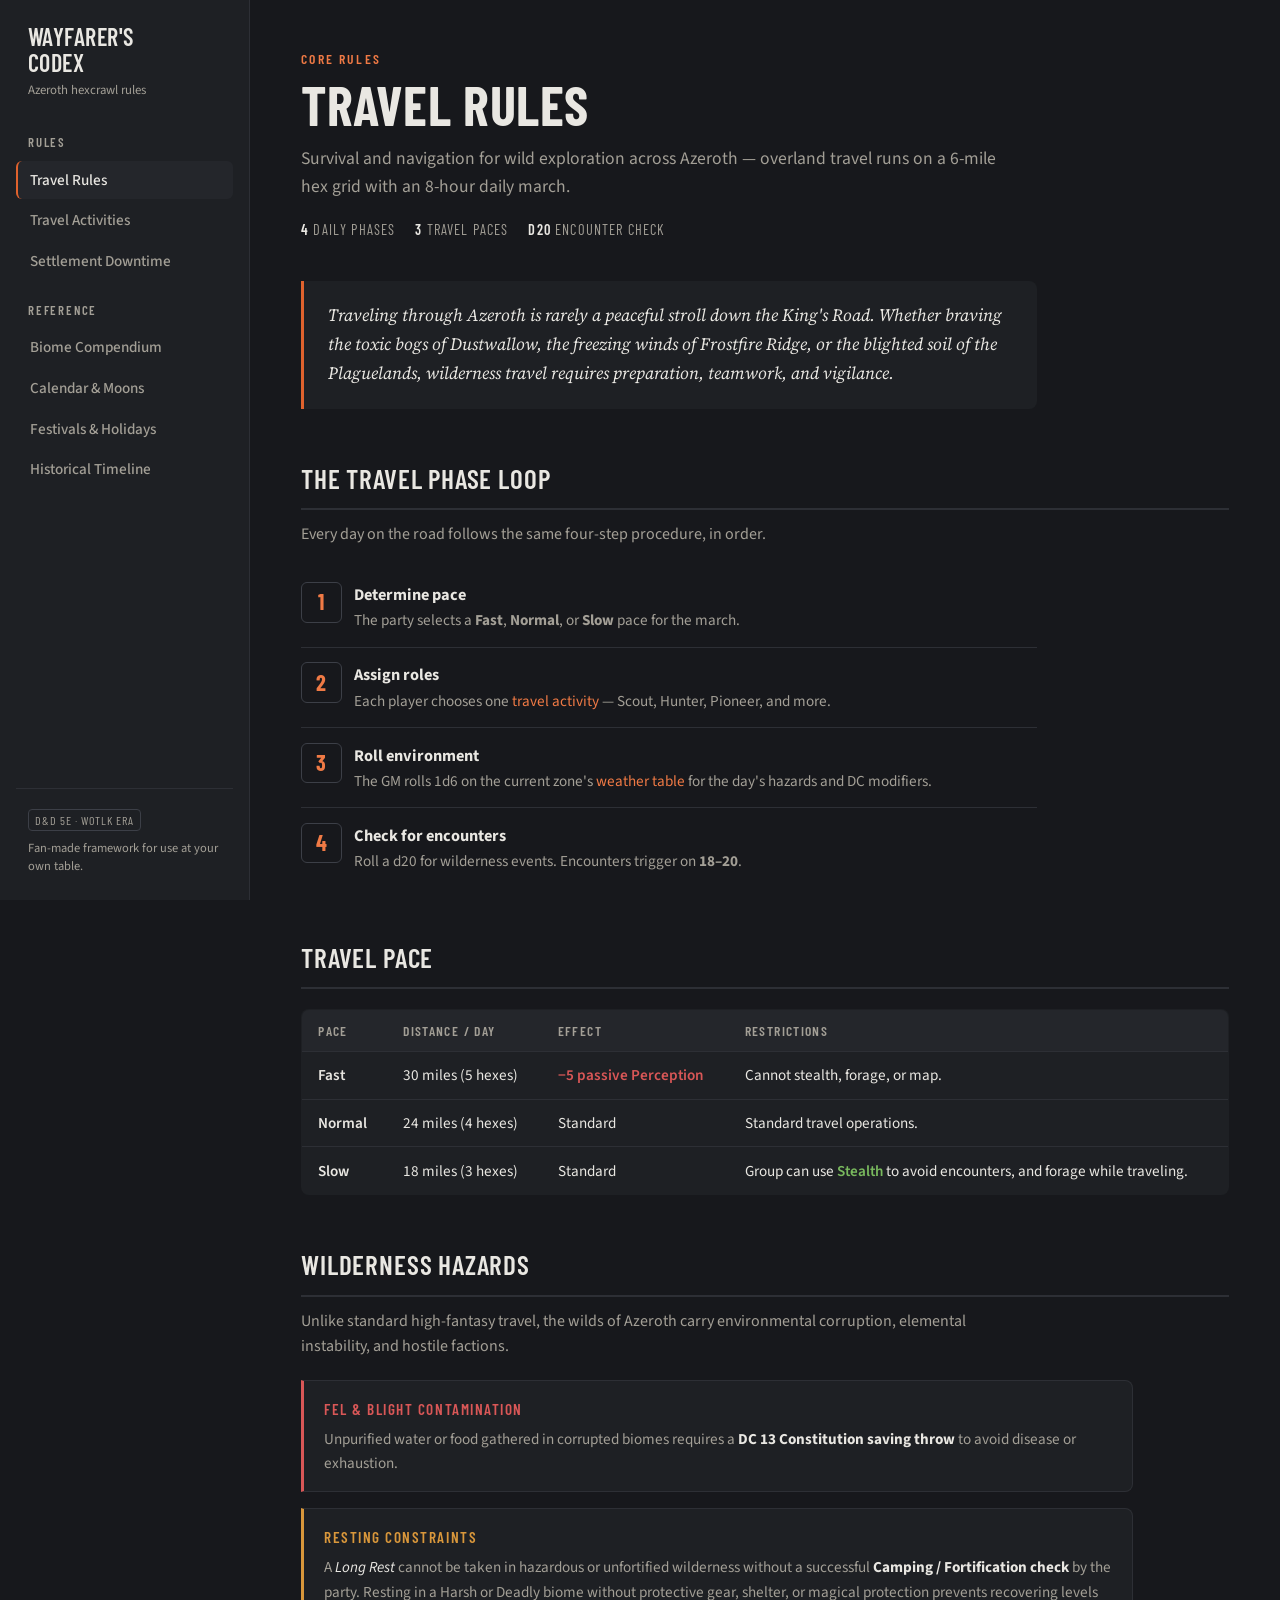
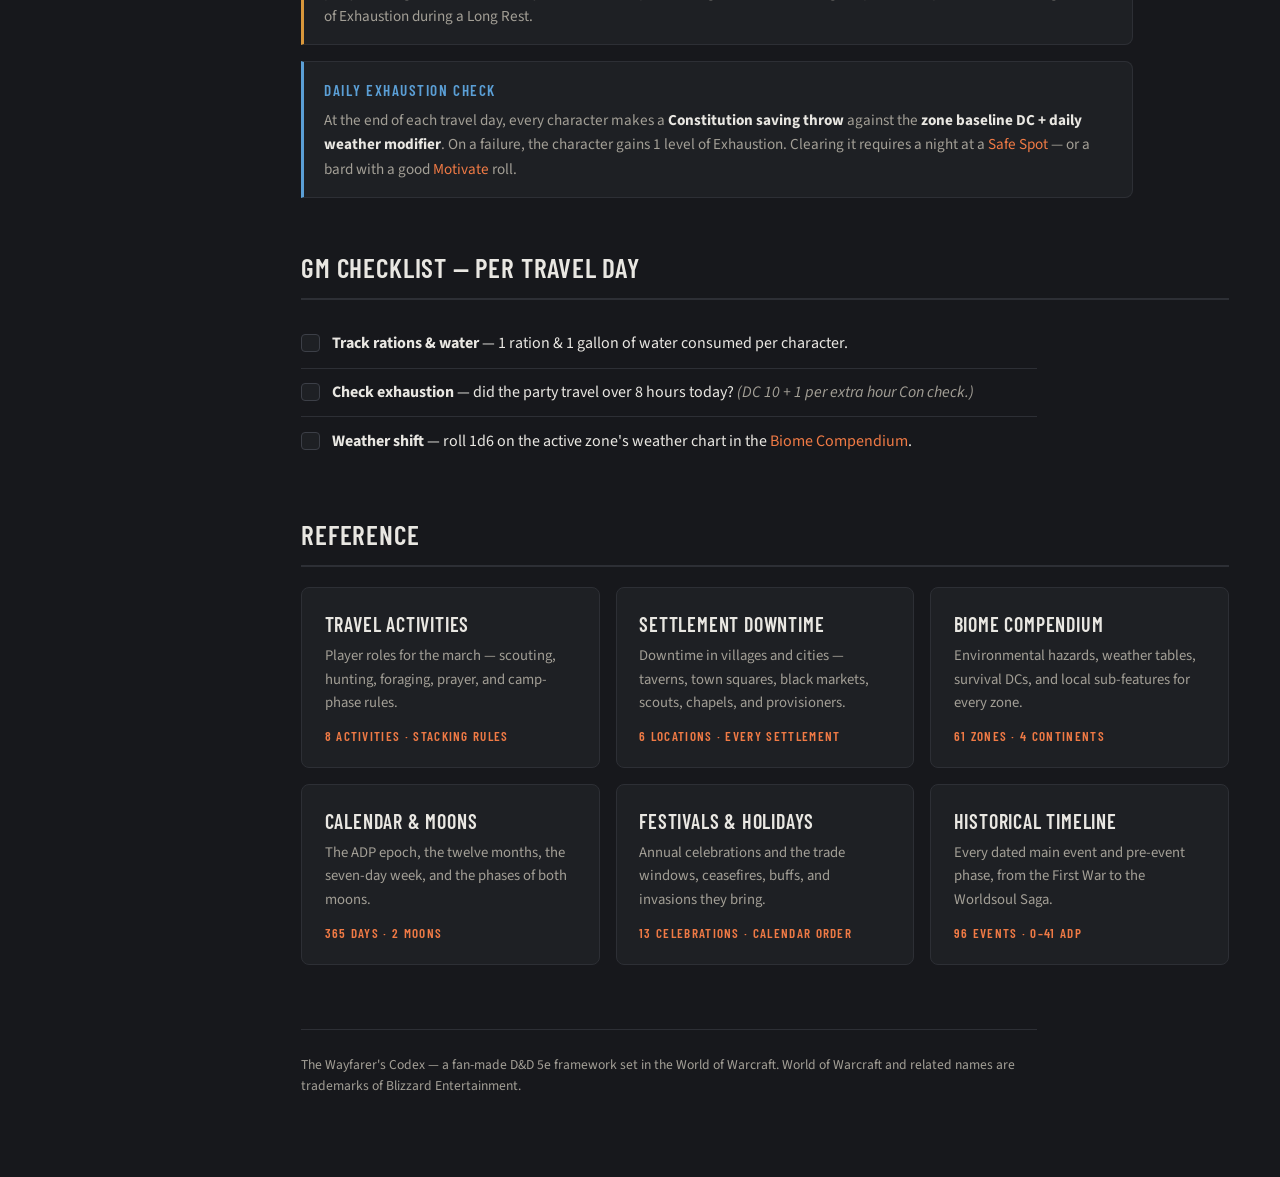
==== commit 78e4b189: "Design: editable YAML content layer Approved design for moving all page content out of hand-written " ====
--- a/index.html
+++ b/index.html
@@ -93,7 +93,7 @@
       <div class="table-scroll">
         <table class="codex">
           <thead>
-            <tr><th scope="col">Pace</th><th scope="col">Distance / day</th><th scope="col">Perception</th><th scope="col">Restrictions</th></tr>
+            <tr><th scope="col">Pace</th><th scope="col">Distance / day</th><th scope="col">Effect</th><th scope="col">Restrictions</th></tr>
           </thead>
           <tbody>
             <tr>
